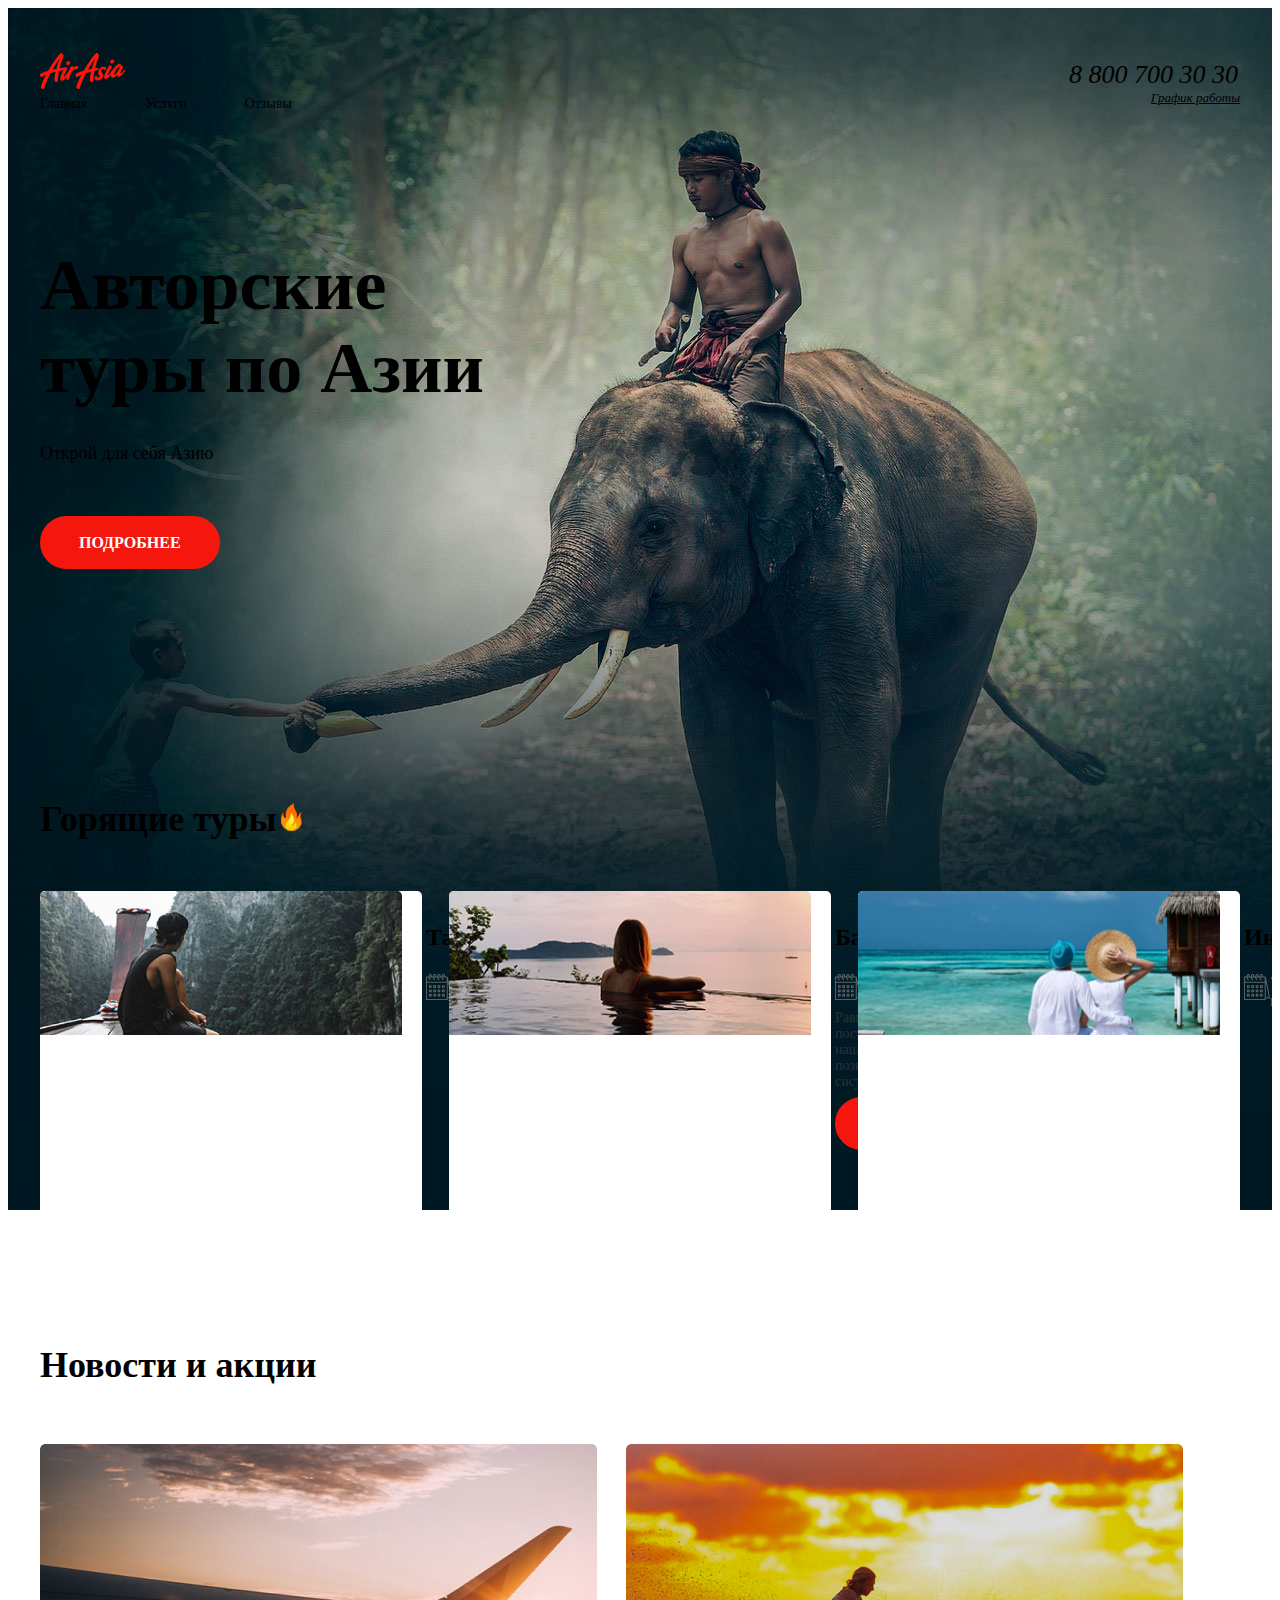
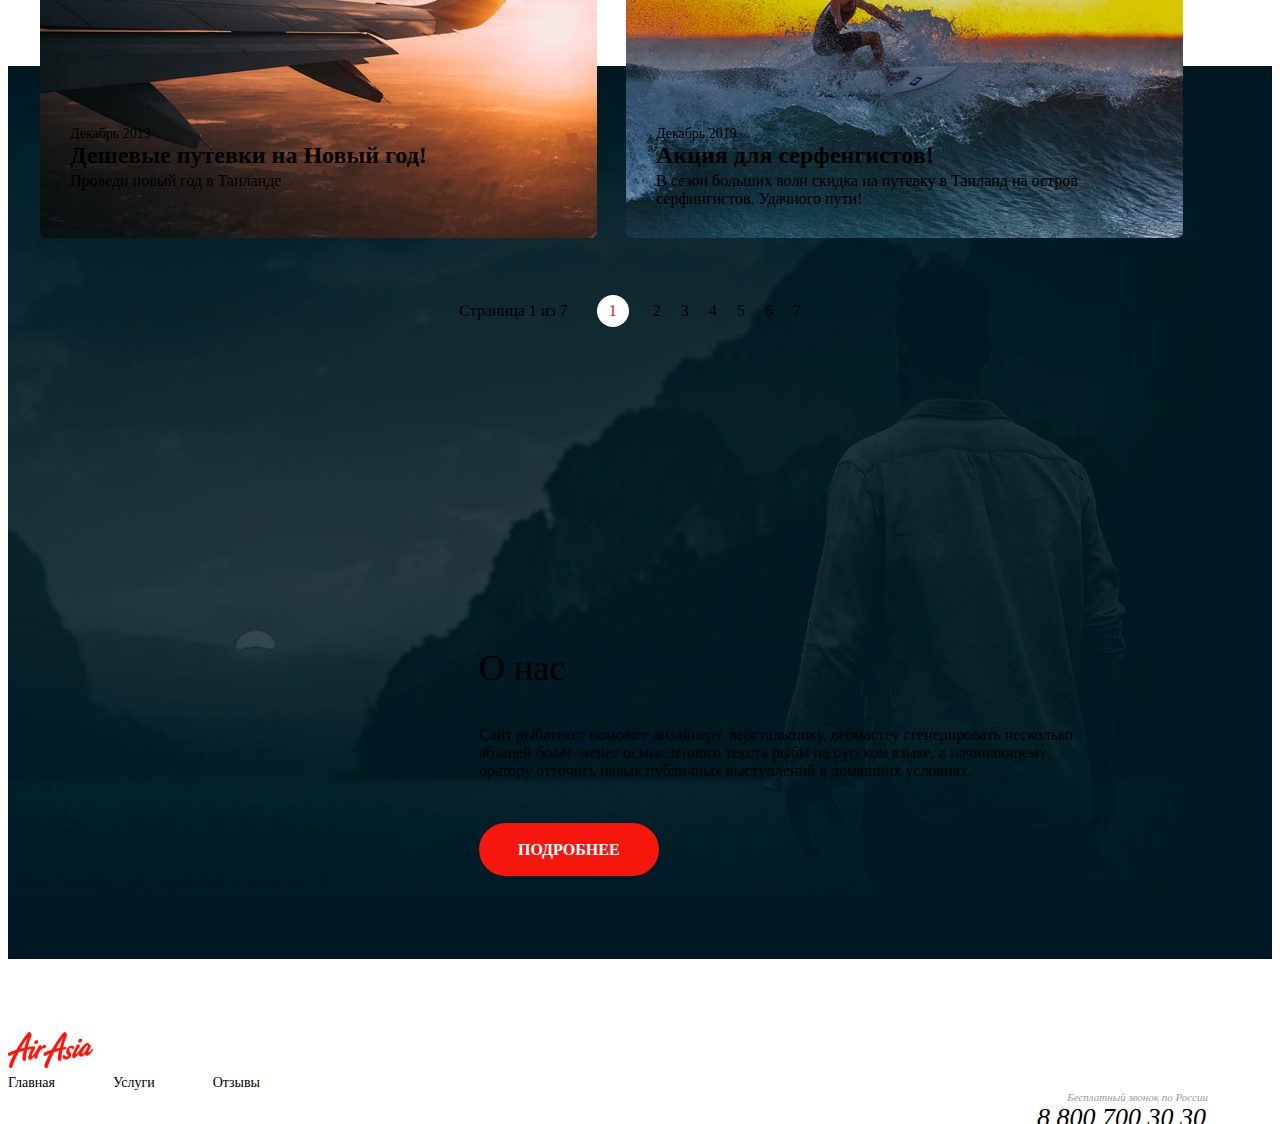
==== service/index.html @ 16030e27 "Add files via upload" ====
<!DOCTYPE html>
<html>

<head>
    <meta charset="UTF-8">
    
    <title>air-asia</title>
    <meta http-equiv="X-UA Compatible" content="ie=edge">
    <meta name="viewport" content="width=device-width, initial-scale=1.0">
    <link href="https://fonts.googleapis.com/css2?family=Open+Sans:wght@400;700&display=swap" rel="stylesheet">
    <link rel="stylesheet" href="./css/main.css">

    <!-- <link rel="stylesheet" href="./css/layout/fonts.css">
    <link rel="stylesheet" href="./css/layout/base.css">
    <link rel="stylesheet" href="./css/layout/normalize.css">
 -->
    <!-- <link rel="stylesheet" href=".css/blocks/about.css">
    <link rel="stylesheet" href=".css/blocks/btn.css">
    <link rel="stylesheet" href=".css/blocks/contacts.css">
    <link rel="stylesheet" href=".css/blocks/footer.css">
    <link rel="stylesheet" href=".css/blocks/header.css">
    <link rel="stylesheet" href=".css/blocks/hero.css">
    <link rel="stylesheet" href=".css/blocks/logo.css">
    <link rel="stylesheet" href=".css/blocks/menu.css">
    <link rel="stylesheet" href=".css/blocks/news.css">
    <link rel="stylesheet" href=".css/blocks/offers.css">
    <link rel="stylesheet" href=".css/blocks/pager.css">
    <link rel="stylesheet" href=".css/blocks/service.css">
    <link rel="stylesheet" href=".css/blocks/socials.css">
    <link rel="stylesheet" href=".css/blocks/tours.css"> -->
    
    
</head>

<body>
    <div class="wrapper main-page-wrapper">
        <div class="wrapper__content">
            <div class="container">
                <section class="hero">
                    <div class="hero__container">
                        <header class="header">
                            <header__col>
                                <a href="/" class="logo">
                                <img src="./images/logo.png" alt="air-asia" class="logo__img">
                                </a>
                                <nav class="menu">
                                    <ul class="menu__list">
                                        <li class="menu__item"><a href="#" class="menu__link">Главная</a></li>
                                        <li class="menu__item menu__item_active"><a href="#" class="menu__link">Услуги</a></li>
                                        <li class="menu__item"><a href="#" class="menu__link">Отзывы</a></li>
                                    </ul>
                                </nav>
                            </header__col>
                            <header__col header__col--align--right>
                                <address class="contacts">
                                <a href="tel:+78007003030" class="contacts__phone">8 800 700 30 30</a>
                                <div class="contacts__dropdown-title">График работы</div>
                                </address>
                            </header__col>
                        </header>

                    <div class="hero__content">
                        <div class="hero__text-section">
                        <h1 class="hero__title">Авторские туры по Азии</h1>
                        <h4 class="hero__subtitle">Открой для себя Азию</h4>
                        <a href="#" class="btn btn--color--red">Подробнее</a>
                    </div>
                </section>
                
            

                <section class="tours">
                    <div class="container">
                    <h2 class="tours__title">Горящие туры</h2>
                    <img src="./images/flame.png" alt="" class="tours__icon icon">
                    <ul class="offers">
                        <li class="offers__item">
                            <div class="offers__header">
                                <img src="./images/tai.png" alt="" class="offers__header-img">
                            </div>
                            <div class="offers__content">
                                <h3 class="offers__title">Таиланд </h3>
                                <ul class="offers__service service">
                                    <li class="service__item">
                                        <div class="service__info">
                                            <img src="./images/calendar.png" alt="" class="service__icon icon">
                                            <div class="service__days">7-12 ночей</div>
                                        </div>
                                    </li>
                                    <li class="service__item">
                                        <div class="service__info">
                                            <img src="./images/meal.png" alt="" class="service__icon icon">
                                            <div class="service__meal">Завтраки</div>
                                        </div>
                                    </li>
                                    <li class="offers__desc">
                                        Равным образом постоянное обеспечение нашей деятельности позволяет оценить
                                        значение
                                        систем массового
                                        участия
                                    </li>

                                    <li class="offers__btn-wrapper">
                                        <a href="#" class="btn btn--color--white">Смотреть</a>
                                    </li>
                                </ul>    
                            </div>
                        </li>
                        <li class="offers__item">
                            <div class="offers__header">
                                <img src="./images/bali.png" alt="" class="offers__header-img">
                            </div>
                            <div class="offers__content">
                                <h3 class="offers__title">Бали </h3>
                                <ul class="offers__service service">
                                    <li class="service__item">
                                        <div class="service__info">
                                            <img src="./images/calendar.png" alt="" class="service__icon icon">
                                            <div class="service__days">7-12 ночей</div>
                                        </div>
                                    </li>
                                    <li class="service__item">
                                        <div class="service__info">
                                            <img src="./images/meal.png" alt="" class="service__icon icon">
                                            <div class="service__meal">Завтраки</div>
                                        </div>
                                    </li>
                                </ul>
                                <div class="offers__desc">
                                        Равным образом постоянное обеспечение нашей деятельности позволяет оценить
                                        значение
                                        систем массового
                                        участия
                                </div>

                                <div class="offers__btn-wrapper">
                                        <a href="#" class="btn btn--color--red">Смотреть</a>
                                </div>
                            </div>
                        </li>
                        <li class="offers__item">
                            <div class="offers__header">
                                <img src="./images/indon.png" alt="" class="offers__header-img">
                            </div>
                            <div class="offers__content">
                                <h3 class="offers__title">Индонезия </h3>
                                <ul class="offers__service service">
                                    <li class="service__item">
                                        <div class="service__info">
                                            <img src="./images/calendar.png" alt="" class="service__icon icon">
                                            <div class="service__days">7-12 ночей</div>
                                        </div>
                                    </li>
                                    <li class="service__item">
                                        <div class="service__info">
                                            <img src="./images/meal.png" alt="" class="service__icon icon">
                                            <div class="service__meal">Завтраки</div>
                                        </div>
                                    </li>
                                    <div class="offers__desc">
                                        Равным образом постоянное обеспечение нашей деятельности позволяет оценить
                                        значение
                                        систем массового
                                        участия
                                    </div>

                                    <div class="offers__btn-wrapper">
                                        <a href="#" class="btn btn--color--white">Смотреть</a>
                                    </div>
                            </div>
                        </li>

                    </ul>

                </div>
            </section>
            <section class="news">
                <h2 class="news__title-news">Новости и акции</h2>
                    <ul class="news__list">
                        <li class="news__item">
                            <img src="./images/cheap.png" alt="Дешевые путевки на Новый год!" class="news__cover">
                            <div class="news__text-content">
                                <time class="news__date">Декабрь 2019</time>
                                <div class="news__title">Дешевые путевки на Новый год!</div>
                                <div class="news__desc">Проведи новый год в Таиланде</div>
                            </div>
                        </li>
                        <li class="news__item">
                            <img src="./images/surfer.png" alt="Акция для серфенгистов!" class="news__cover">
                            <div class="news__text-content">
                                <time class="news__date">Декабрь 2019</time>
                                <div class="news__title">Акция для серфенгистов!</div>
                                <div class="news__desc">В сезон больших волн скидка на путевку в Таиланд на остров
                                    серфингистов.
                                    Удачного пути!</div>
                            </div>
                        </li>
                    </ul>
                
            </section>
            <div class="pager">
                <div class="pager__display">Страница 1 из 7</div>
                <ul class="pager__list">
                    <li class="pager__item pager__item--active"><a href="#" class="pager__link">1</a></li>
                    <li class="pager__item"><a href="#" class="pager__link" style="line-height: 32px;">2</a></li>
                    <li class="pager__item"><a href="#" class="pager__link" style="line-height: 32px;">3</a></li>
                    <li class="pager__item"><a href="#" class="pager__link" style="line-height: 32px;">4</a></li>
                    <li class="pager__item"><a href="#" class="pager__link" style="line-height: 32px;">5</a></li>
                    <li class="pager__item"><a href="#" class="pager__link" style="line-height: 32px;">6</a></li>
                    <li class="pager__item"><a href="#" class="pager__link" style="line-height: 32px;">7</a></li>
                    <a href="" alt="" class=""></a>
                </ul>
            </div>
        
    
    
            <section class="about">
                <div class="about__desc">
                    <h2 class="about__title">О нас</h2>
                    <div class="about__desc-text">
                        <p>Сайт рыбатекст поможет дизайнеру, верстальщику, вебмастеу сгенерировать несколько абзацей
                            более-менее осмысленного текста рыбы на русском языке, а начинающему оратору отточить навык
                            публичных выступлений в домашних условиях.
                        </p>
                    </div>
                    <a href="#" class="btn btn--color--red">Подробнее</a>
                </div>
            </section>
        
        
         </div>   
            <footer class="footer">
                <a href="/" class="logo">
                <img src="./images/logo.png" alt="air-asia" class="logo__img">
                </a>
                <nav class="menu">
                    <ul class="menu__list">
                        <li class="menu__item"><a href="#" class="menu__link">Главная</a></li>
                        <li class="menu__item menu__item_active"><a href="#" class="menu__link">Услуги</a></li>
                        <li class="menu__item"><a href="#" class="menu__link">Отзывы</a></li>
                    </ul>
                </nav>
                <ul class="socials">
                    <li class="socials__item socials__item--icon--tg">
                    <a href="" class="socials__link"></a>
                    </li>
                    <li class="socials__item socials__item--icon--vk">
                    <a href="" class="socials__link"></a>
                    </li>
                    <li class="socials__item socials__item--icon--fb">
                    <a href="" class="socials__link"></a>
                    </li>
                    <li class="socials__item socials__item--icon--inst">
                    <a href="" class="socials__link"></a>
                    </li>
                </ul>
                <address class="contacts">
                    <div class="contacts__desc">Бесплатный звонок по России</div>
                    <a href="tel:+78007003030" class="contacts__phone">8 800 700 30 30</a>
                    
                </address>
            </footer>
        
    
        </div>
</body>

</html>
---- service/css/main.css ----
@import url('./layout/base.css');
@import url('./layout/normalize.css');
@import url('./blocks/about.css');
@import url('./blocks/btn.css');
@import url('./blocks/contacts.css');
@import url('./blocks/footer.css');
@import url('./blocks/header.css');
@import url('./blocks/hero.css');
@import url('./blocks/logo.css');
@import url('./blocks/menu.css');
@import url('./blocks/news.css');
@import url('./blocks/offers.css');
@import url('./blocks/pager.css');
@import url('./blocks/service.css');
@import url('./blocks/socials.css');
@import url('./blocks/tours.css');
---- service/css/layout/base.css ----
html, body {
    height: 100%;
}
.body {
    font-family: "Open Sans", Helvetica, sans-serif;
    color: #fff;
    font-size: 16px;
    line-height: 1.42;
    background: #001821;
    -webkit-font-smoothing: antialiased;
    -moz-osx-font-smoothing: greyscale;
    margin: 0;
}
.wrapper {
    overflow: hidden;
    min-width: 1200px;
    min-height: 100%;
    display: flex;
    flex-direction: column;

}
.wrapper__content {
    flex: 1;
}
a {
    color: inherit;
}
ul {
    padding: 0;
    margin: 0;
}

ul li {
    list-style: none;
}

h1, h2, h3, h4, h5, h6 {
    margin: 0;
    font-weight: normal;
}
* {
    box-sizing: border-box;
}
.main-page-wrapper {
    background: url("../../images/fon1.png") center top no-repeat, url("../../images/fon2.png") right bottom 165px no-repeat;

}
.container {
    margin: 0 auto;
    width: 1200px;
}
p {
    margin-top: 0;
}
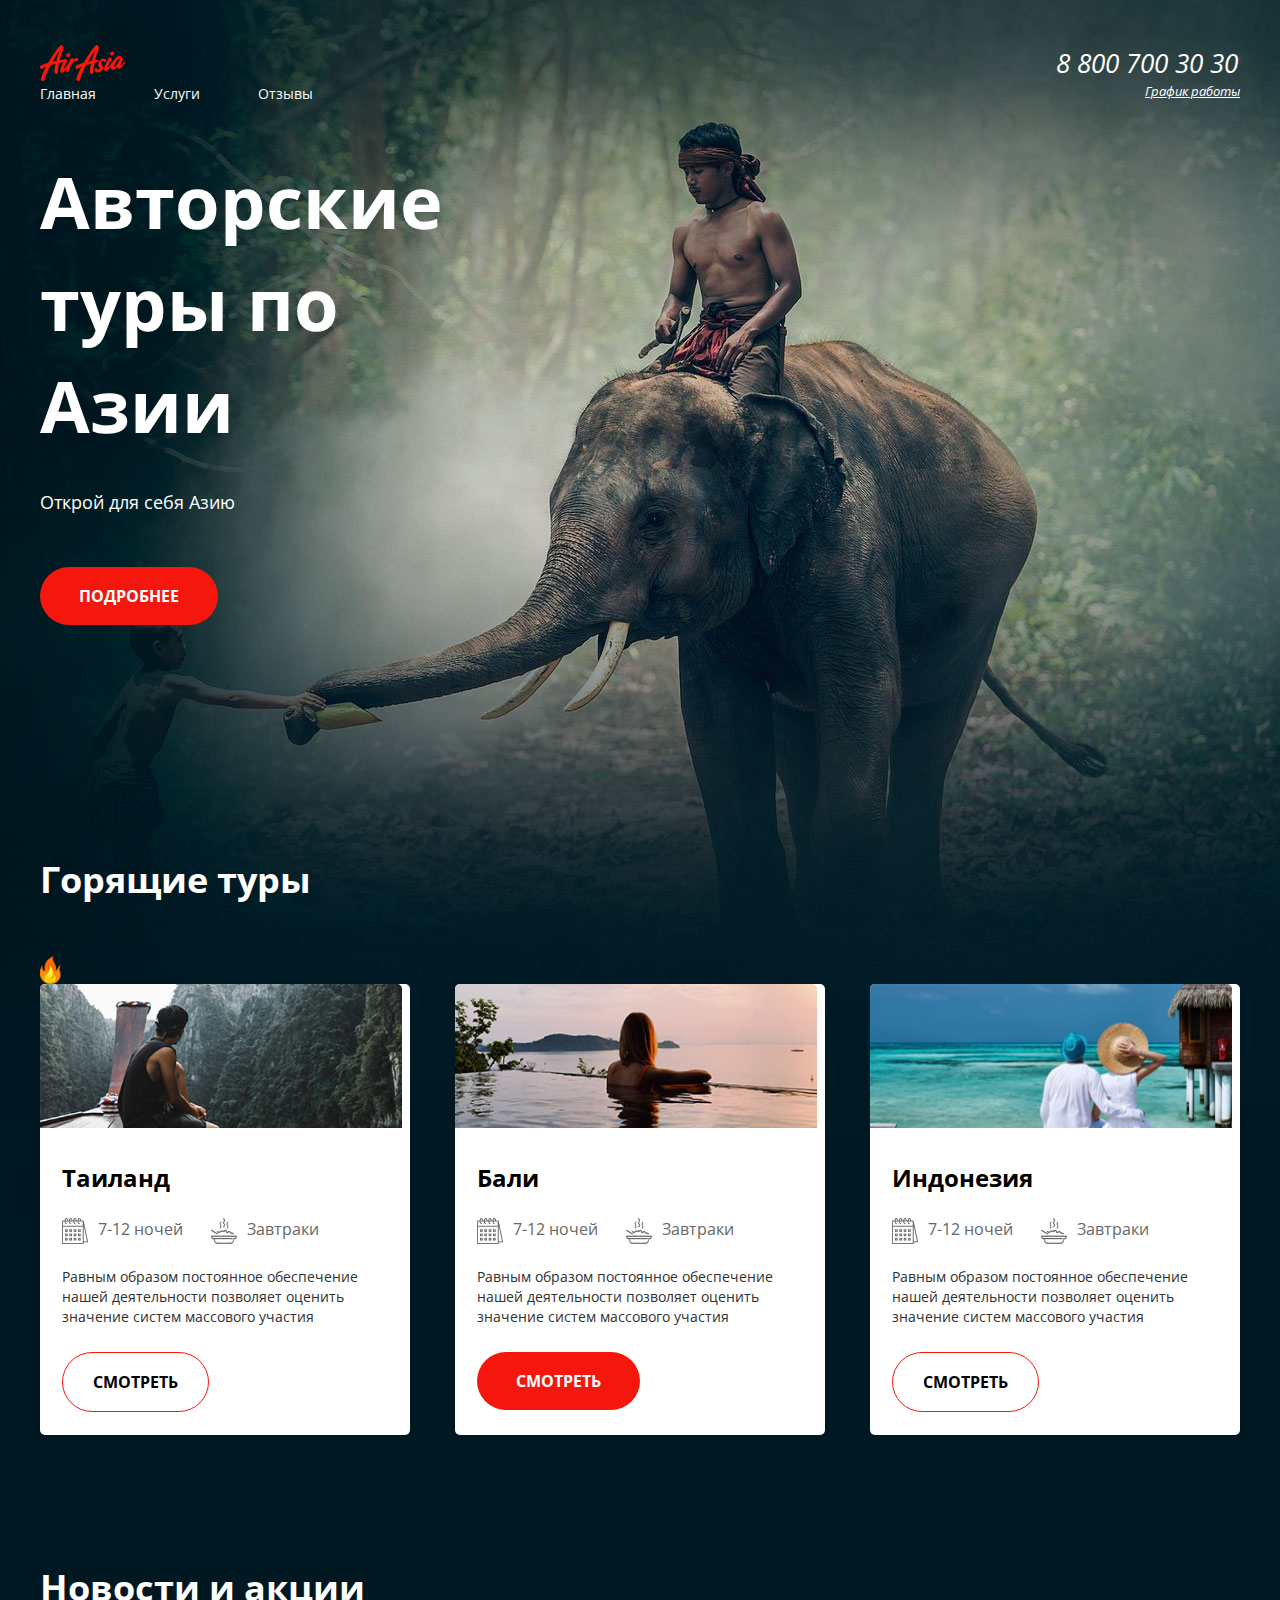
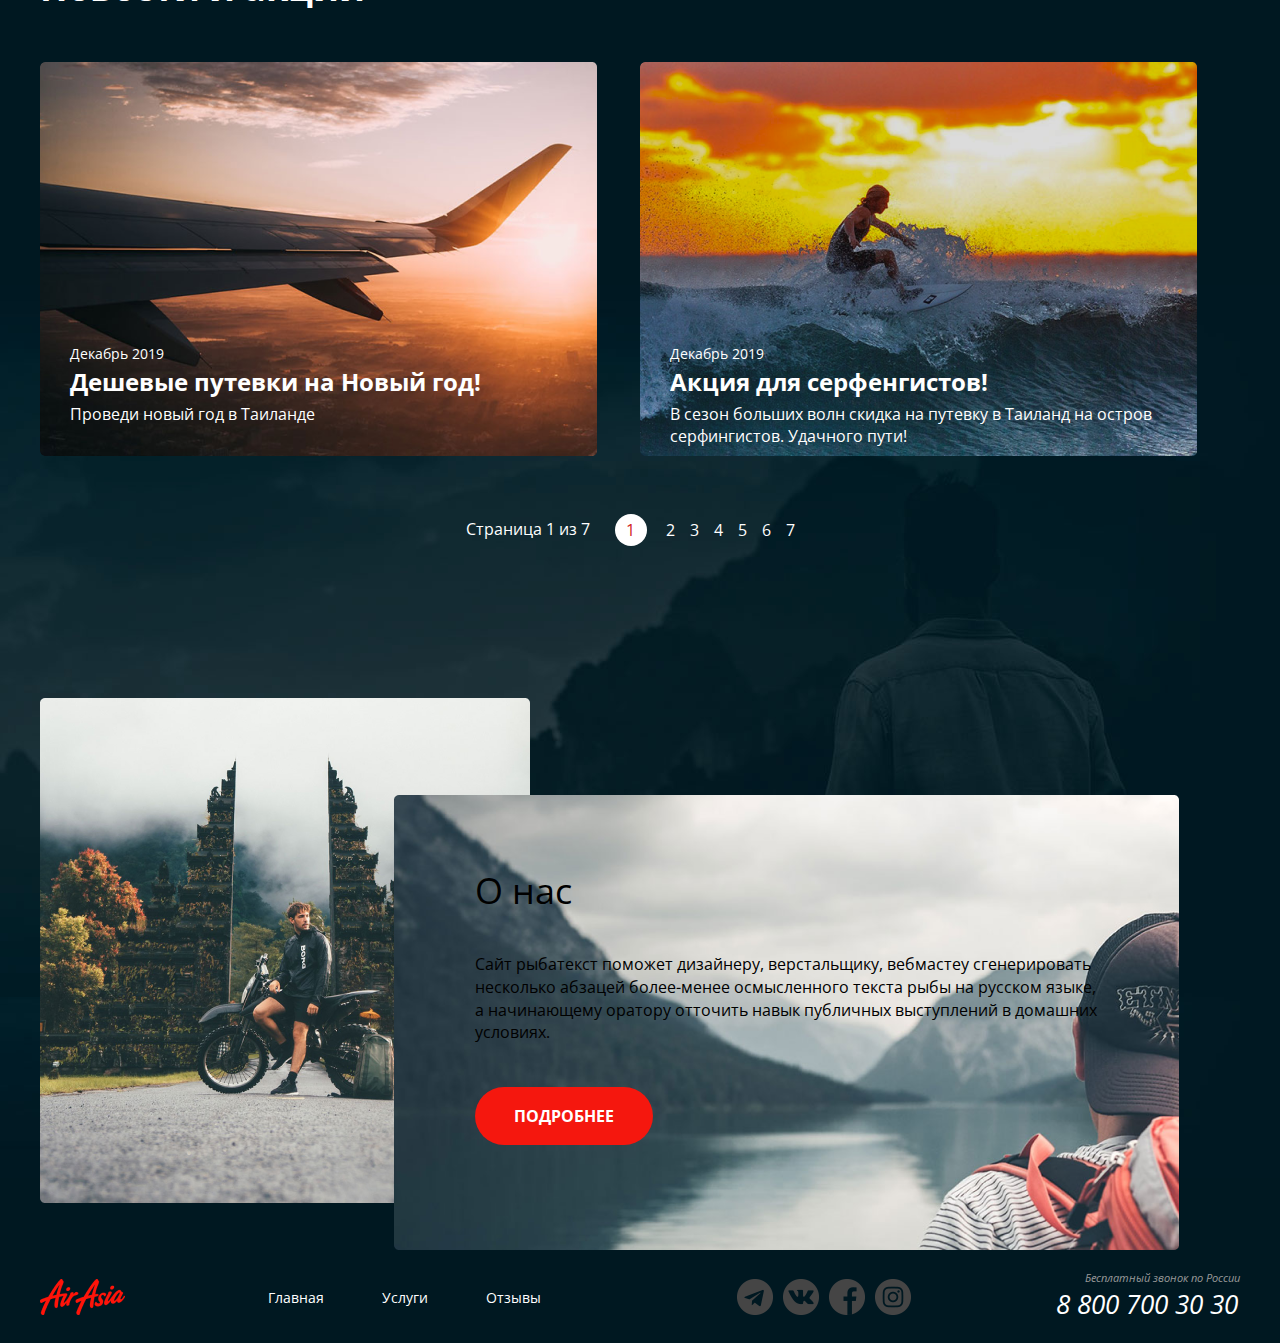
==== commit 293aa909: "Add files via upload" ====
--- a/service/index.html
+++ b/service/index.html
@@ -10,26 +10,6 @@
     <link href="https://fonts.googleapis.com/css2?family=Open+Sans:wght@400;700&display=swap" rel="stylesheet">
     <link rel="stylesheet" href="./css/main.css">
 
-    <!-- <link rel="stylesheet" href="./css/layout/fonts.css">
-    <link rel="stylesheet" href="./css/layout/base.css">
-    <link rel="stylesheet" href="./css/layout/normalize.css">
- -->
-    <!-- <link rel="stylesheet" href=".css/blocks/about.css">
-    <link rel="stylesheet" href=".css/blocks/btn.css">
-    <link rel="stylesheet" href=".css/blocks/contacts.css">
-    <link rel="stylesheet" href=".css/blocks/footer.css">
-    <link rel="stylesheet" href=".css/blocks/header.css">
-    <link rel="stylesheet" href=".css/blocks/hero.css">
-    <link rel="stylesheet" href=".css/blocks/logo.css">
-    <link rel="stylesheet" href=".css/blocks/menu.css">
-    <link rel="stylesheet" href=".css/blocks/news.css">
-    <link rel="stylesheet" href=".css/blocks/offers.css">
-    <link rel="stylesheet" href=".css/blocks/pager.css">
-    <link rel="stylesheet" href=".css/blocks/service.css">
-    <link rel="stylesheet" href=".css/blocks/socials.css">
-    <link rel="stylesheet" href=".css/blocks/tours.css"> -->
-    
-    
 </head>
 
 <body>
@@ -177,7 +157,7 @@
             <section class="news">
                 <h2 class="news__title-news">Новости и акции</h2>
                     <ul class="news__list">
-                        <li class="news__item">
+                        <li class="news__item single-news">
                             <img src="./images/cheap.png" alt="Дешевые путевки на Новый год!" class="news__cover">
                             <div class="news__text-content">
                                 <time class="news__date">Декабрь 2019</time>
@@ -185,7 +165,7 @@
                                 <div class="news__desc">Проведи новый год в Таиланде</div>
                             </div>
                         </li>
-                        <li class="news__item">
+                        <li class="news__item single-news">
                             <img src="./images/surfer.png" alt="Акция для серфенгистов!" class="news__cover">
                             <div class="news__text-content">
                                 <time class="news__date">Декабрь 2019</time>
@@ -228,7 +208,7 @@
             </section>
         
         
-         </div>   
+           
             <footer class="footer">
                 <a href="/" class="logo">
                 <img src="./images/logo.png" alt="air-asia" class="logo__img">
@@ -260,7 +240,7 @@
                     
                 </address>
             </footer>
-        
+            </div>
     
         </div>
 </body>
--- a/service/css/main.css
+++ b/service/css/main.css
@@ -14,3 +14,4 @@
 @import url('./blocks/service.css');
 @import url('./blocks/socials.css');
 @import url('./blocks/tours.css');
+@import url('./blocks/top-line.css');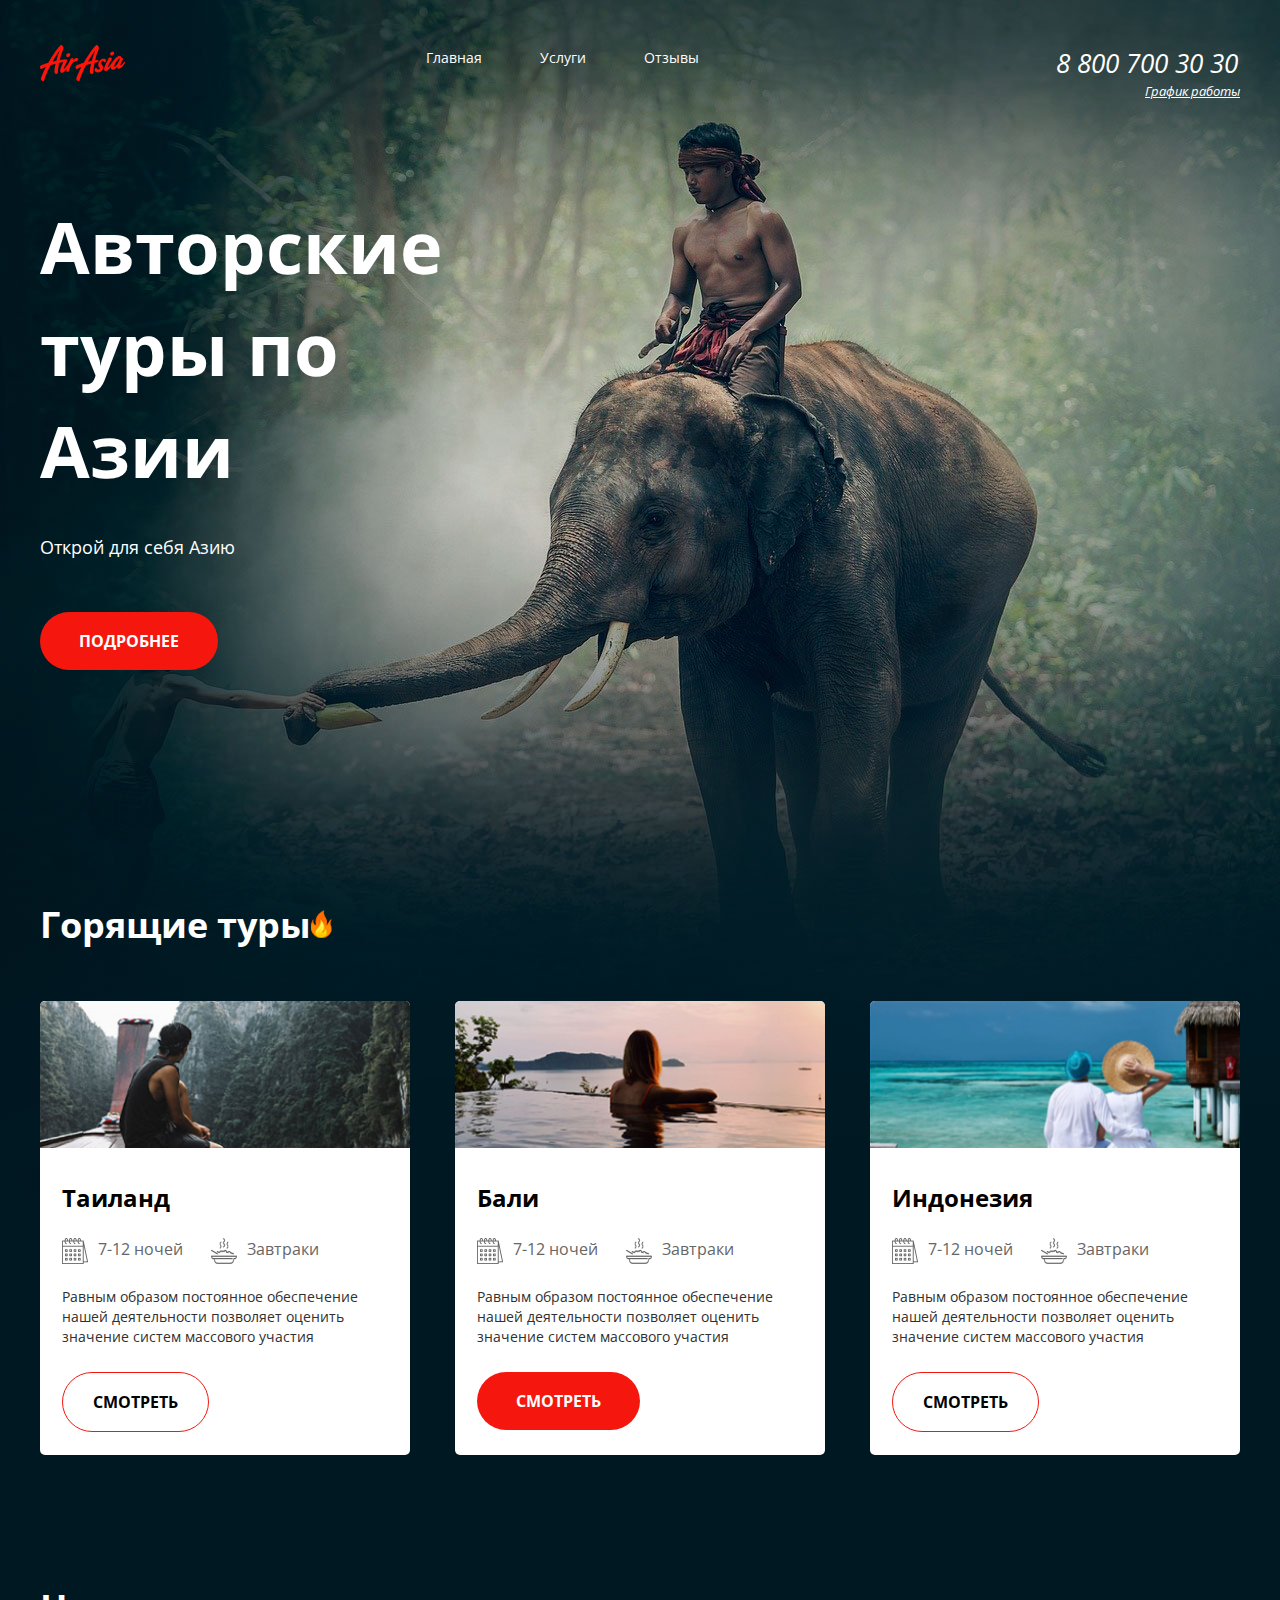
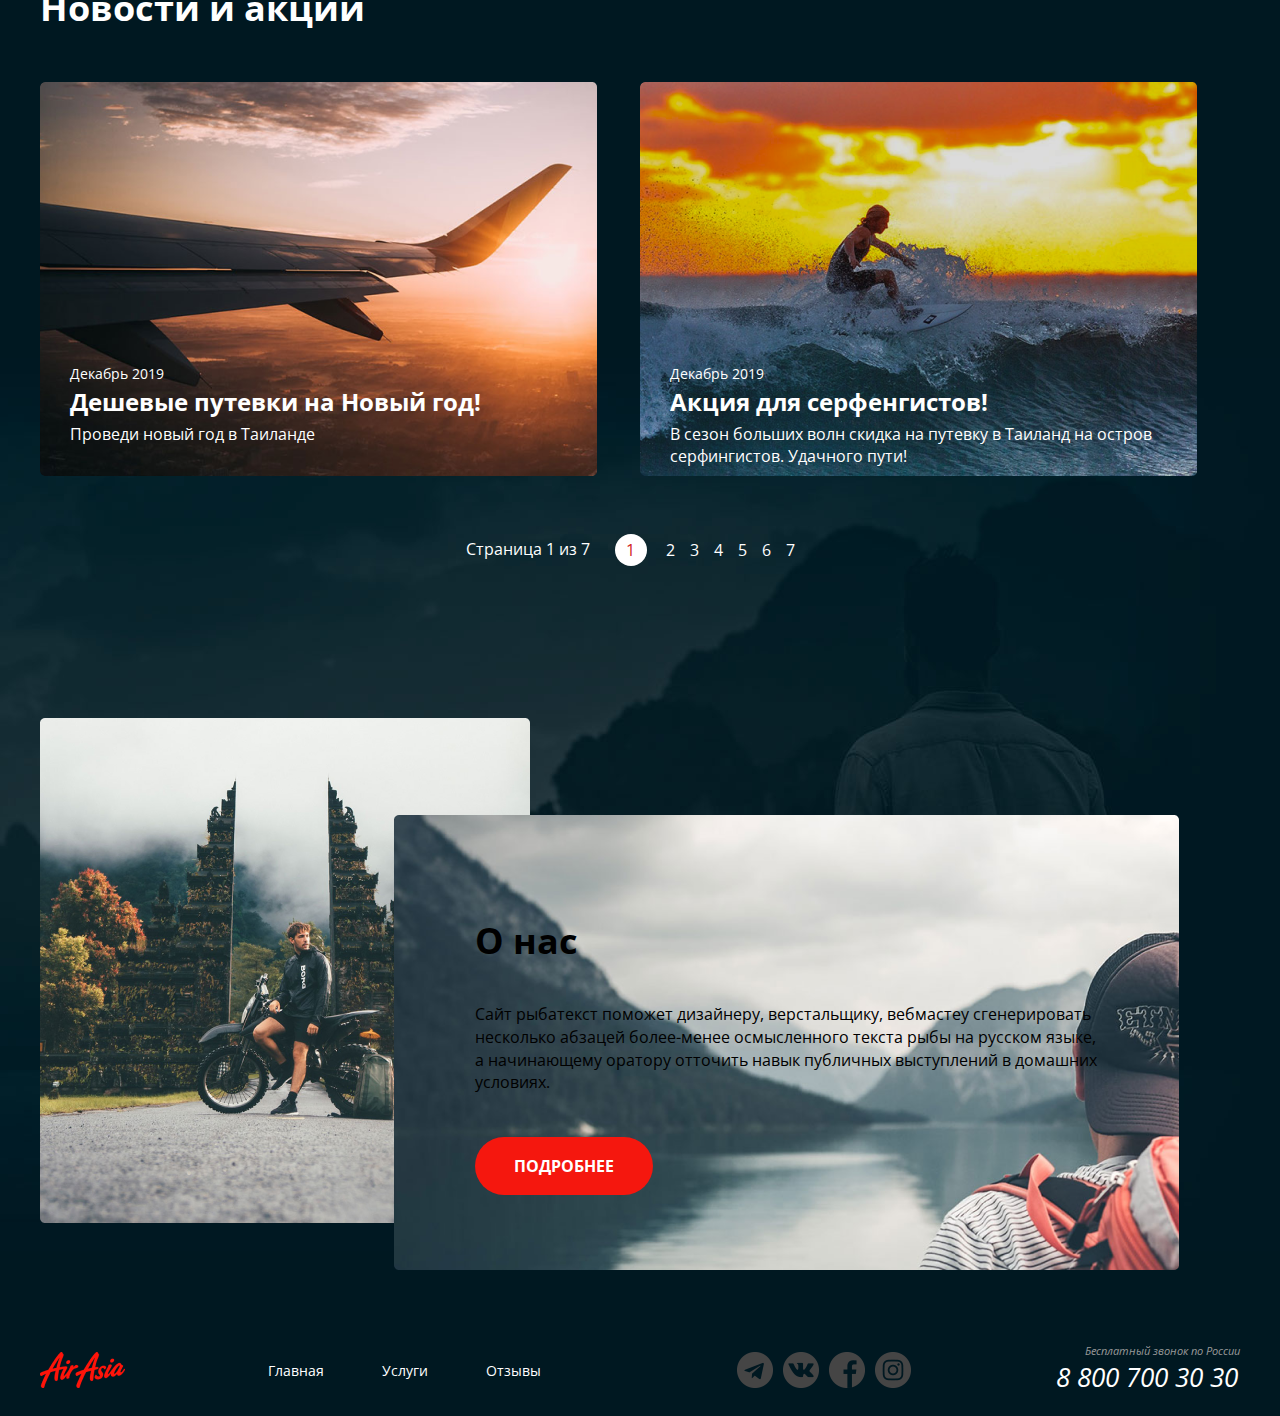
==== commit 87d7ce7b: "Add files via upload" ====
--- a/service/index.html
+++ b/service/index.html
@@ -19,7 +19,7 @@
                 <section class="hero">
                     <div class="hero__container">
                         <header class="header">
-                            <header__col>
+                            
                                 <a href="/" class="logo">
                                 <img src="./images/logo.png" alt="air-asia" class="logo__img">
                                 </a>
@@ -30,13 +30,13 @@
                                         <li class="menu__item"><a href="#" class="menu__link">Отзывы</a></li>
                                     </ul>
                                 </nav>
-                            </header__col>
-                            <header__col header__col--align--right>
+                            
+                            <header__col--align--right>
                                 <address class="contacts">
                                 <a href="tel:+78007003030" class="contacts__phone">8 800 700 30 30</a>
                                 <div class="contacts__dropdown-title">График работы</div>
                                 </address>
-                            </header__col>
+                            </header__col--align--right>
                         </header>
 
                     <div class="hero__content">
@@ -51,8 +51,9 @@
 
                 <section class="tours">
                     <div class="container">
+                    <div class="tours__title-icon">
                     <h2 class="tours__title">Горящие туры</h2>
-                    <img src="./images/flame.png" alt="" class="tours__icon icon">
+                    <img src="./images/flame.png" alt="" class="tours__icon icon"></div>
                     <ul class="offers">
                         <li class="offers__item">
                             <div class="offers__header">
@@ -196,7 +197,7 @@
     
             <section class="about">
                 <div class="about__desc">
-                    <h2 class="about__title">О нас</h2>
+                    <div class="about__title-bold"><h2 class="about__title">О нас</h2></div>
                     <div class="about__desc-text">
                         <p>Сайт рыбатекст поможет дизайнеру, верстальщику, вебмастеу сгенерировать несколько абзацей
                             более-менее осмысленного текста рыбы на русском языке, а начинающему оратору отточить навык
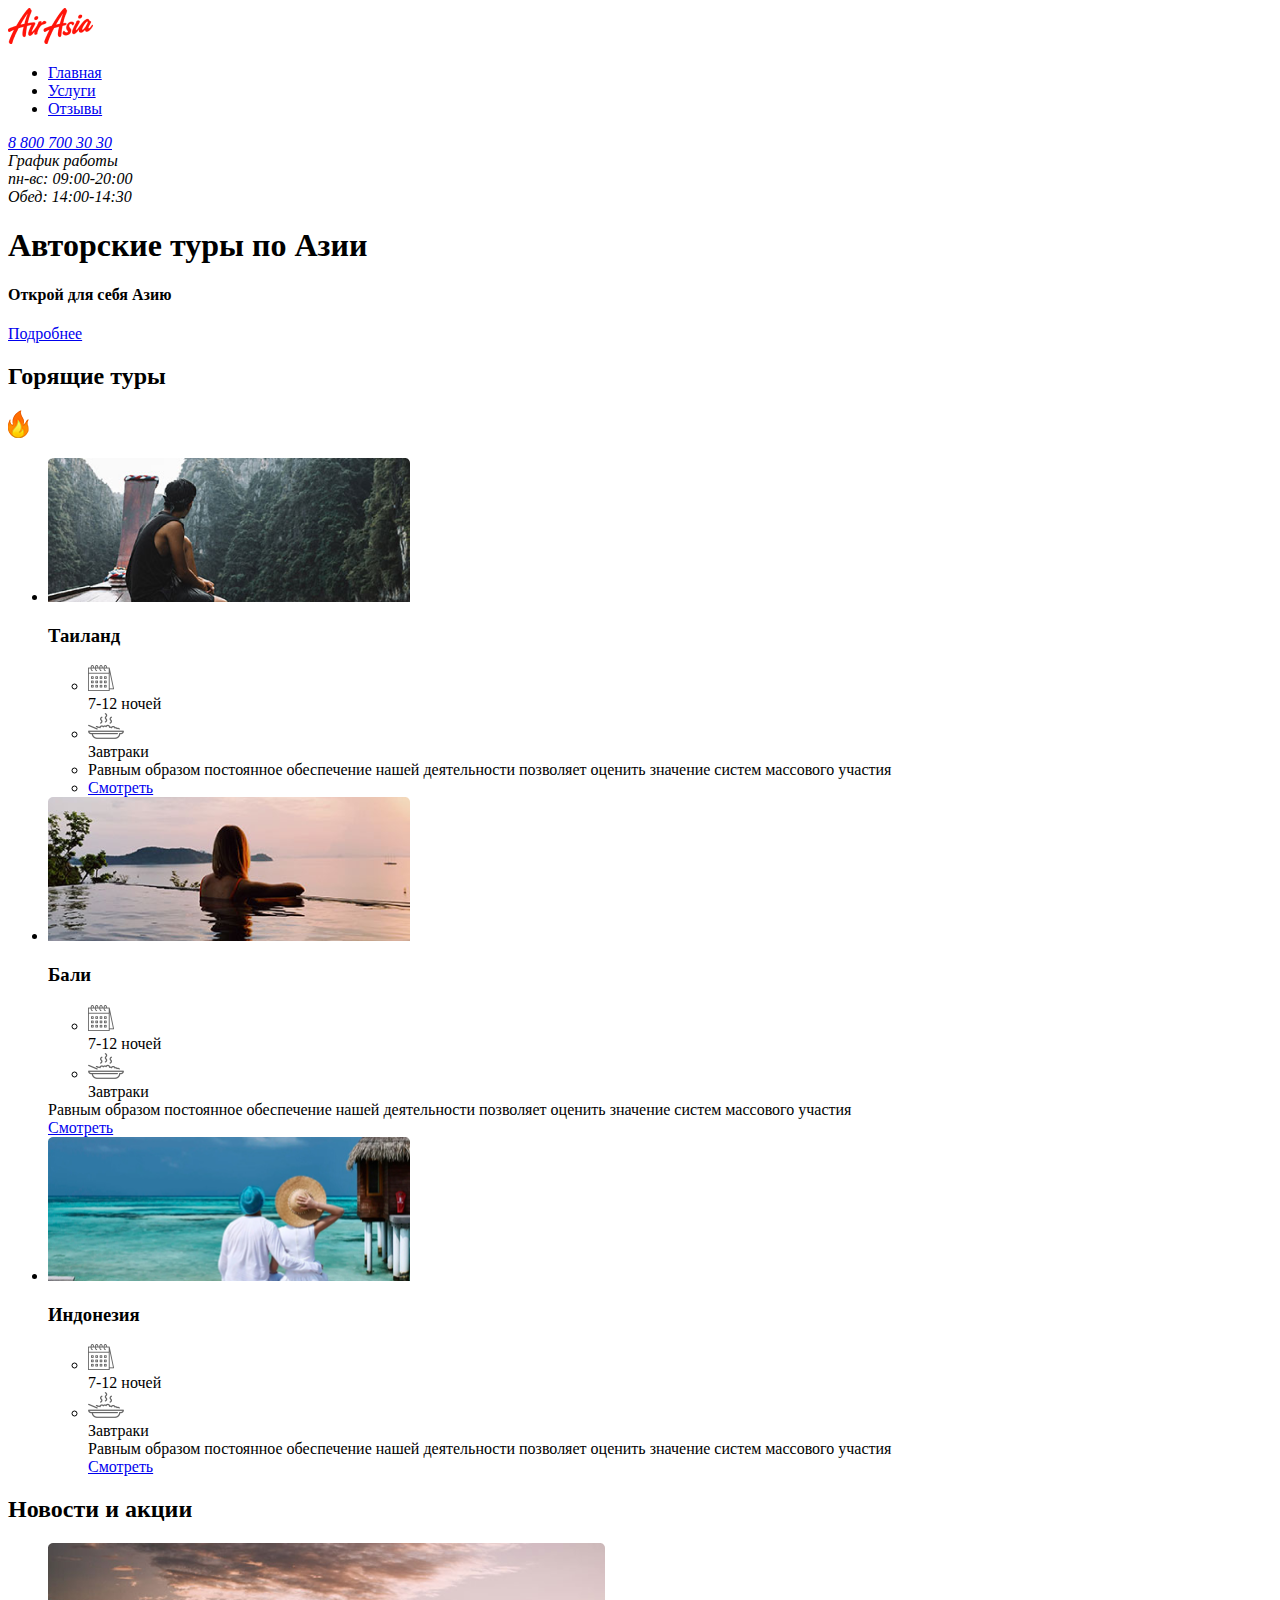
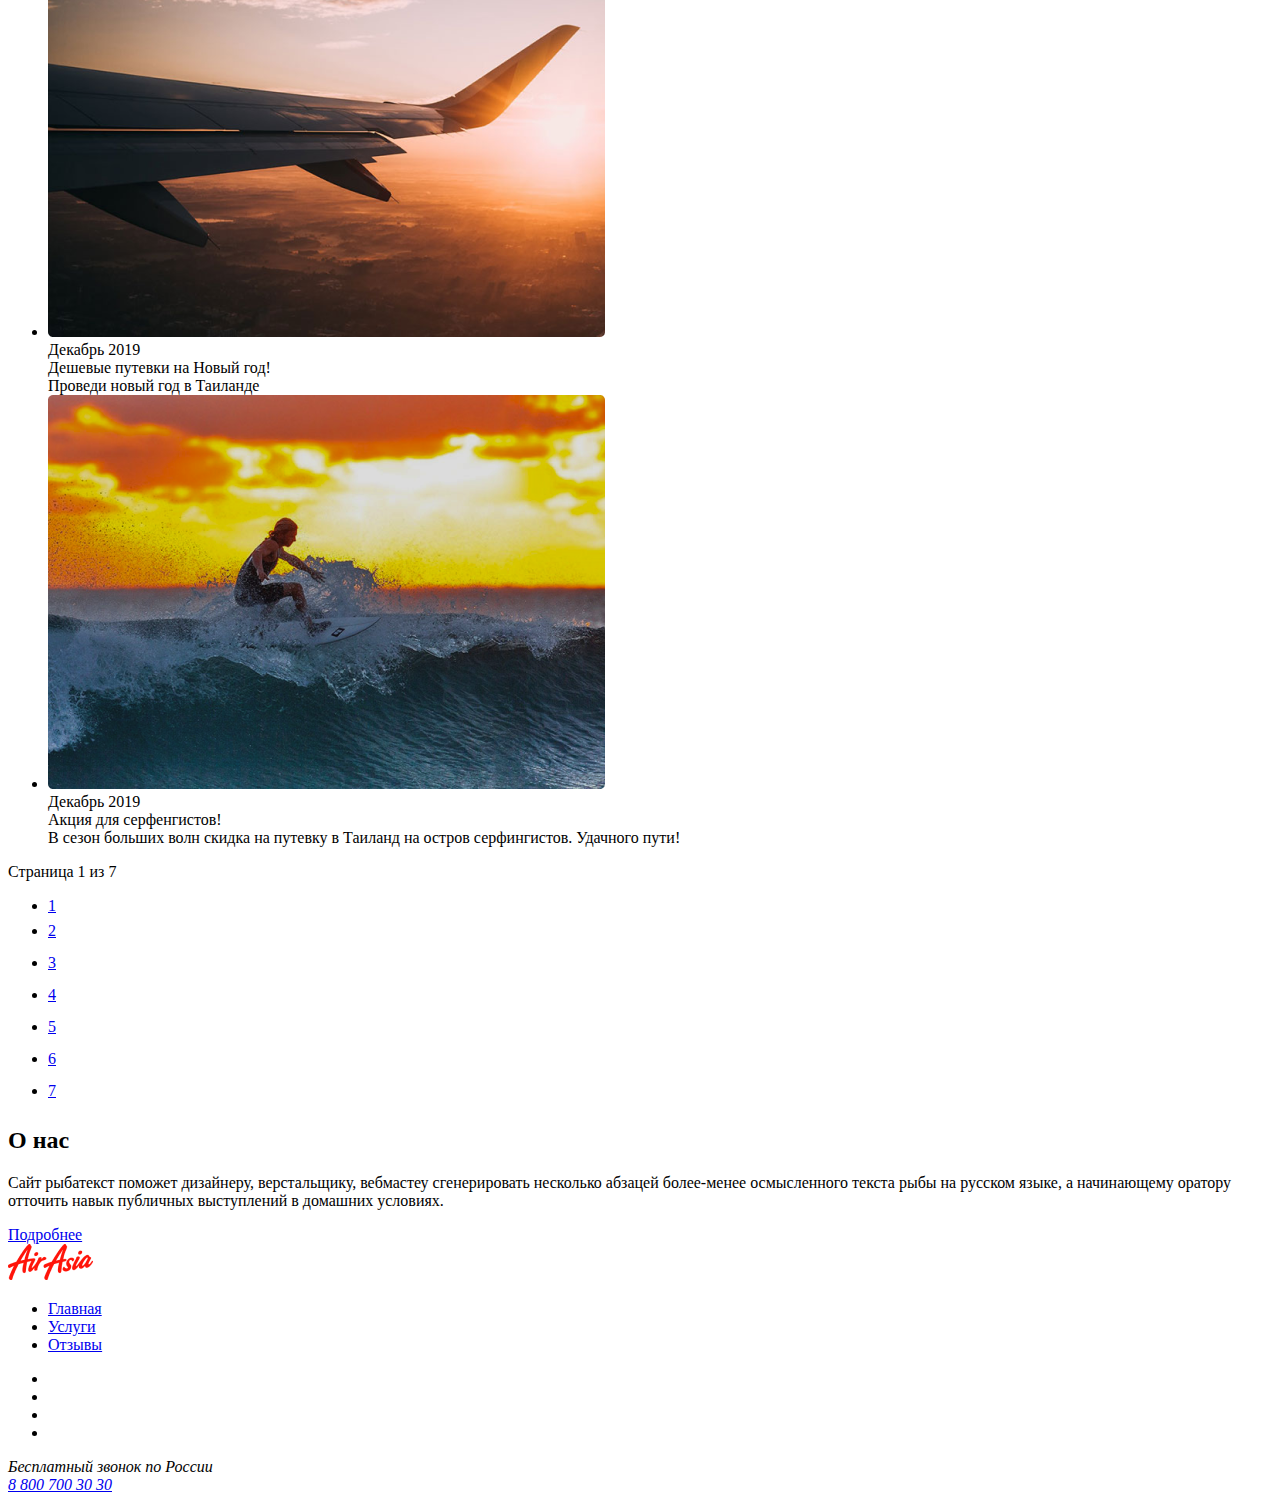
==== commit 779d7f2d: "Add files via upload" ====
--- a/service/index.html
+++ b/service/index.html
@@ -26,16 +26,24 @@
                                 <nav class="menu">
                                     <ul class="menu__list">
                                         <li class="menu__item"><a href="#" class="menu__link">Главная</a></li>
-                                        <li class="menu__item menu__item_active"><a href="#" class="menu__link">Услуги</a></li>
-                                        <li class="menu__item"><a href="#" class="menu__link">Отзывы</a></li>
+                                        <li class="menu__item menu__item_active"><a href="./service.html" class="menu__link">Услуги</a></li>
+                                        <li class="menu__item"><a href="./reviews.html" class="menu__link">Отзывы</a></li>
                                     </ul>
                                 </nav>
                             
                             <header__col--align--right>
                                 <address class="contacts">
                                 <a href="tel:+78007003030" class="contacts__phone">8 800 700 30 30</a>
-                                <div class="contacts__dropdown-title">График работы</div>
-                                </address>
+                                <div class="contacts__schedule-wrap">
+                                    <a class="contacts__schedule">График работы</a>
+                                    <div class="contacts__menu dropdown">
+                                        <div class="dropdown__days">пн-вс: 09:00-20:00</div>
+                                        <div class="dropdown__time">Обед: 14:00-14:30</div>
+                                    </div>
+
+
+                                </div>
+                            </address>
                             </header__col--align--right>
                         </header>
 
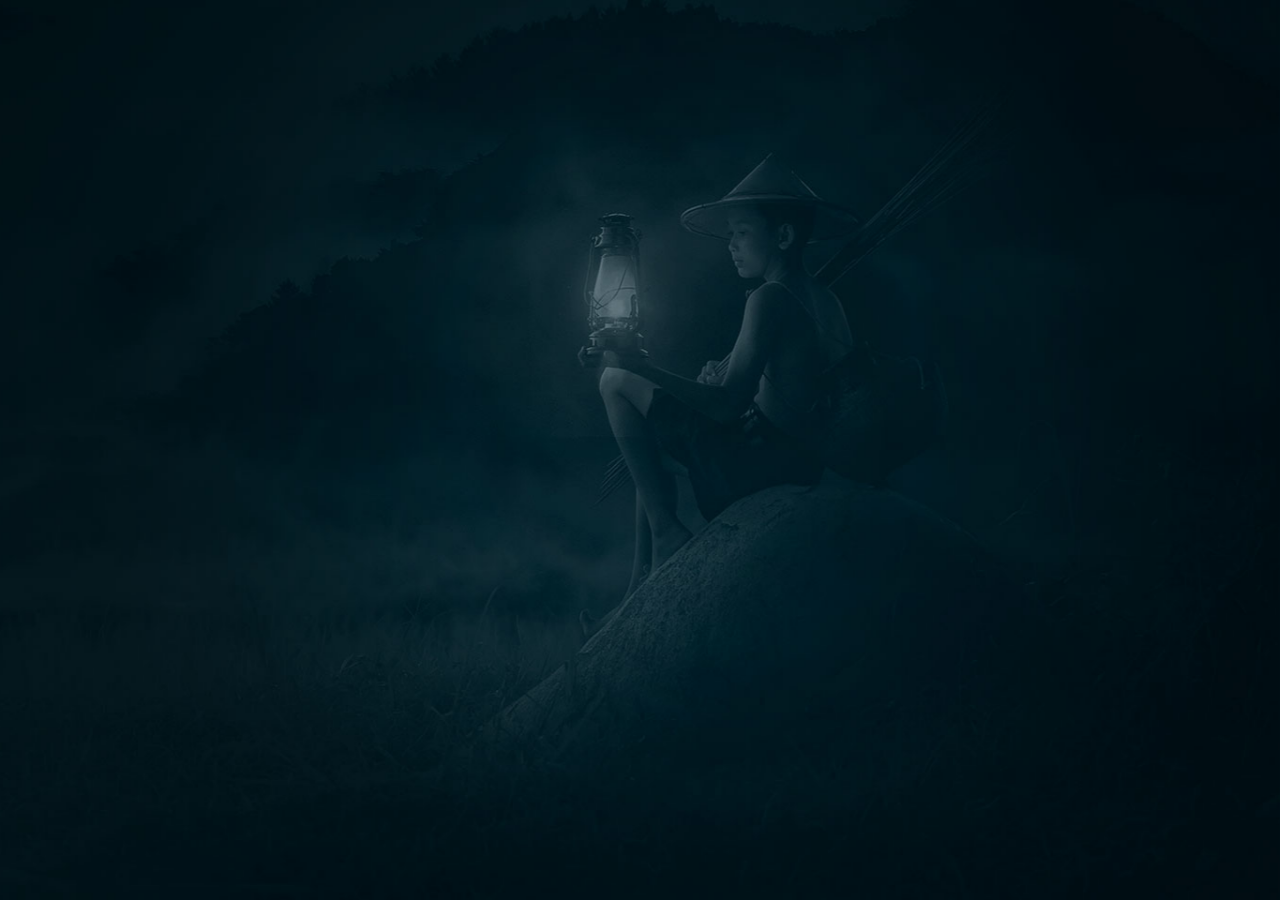
==== commit 0958dfc6: "Add files via upload" ====
--- a/service/index.html
+++ b/service/index.html
@@ -4,254 +4,27 @@
 <head>
     <meta charset="UTF-8">
     
-    <title>air-asia</title>
+    <title>air-asia|Welcome page</title>
     <meta http-equiv="X-UA Compatible" content="ie=edge">
     <meta name="viewport" content="width=device-width, initial-scale=1.0">
     <link href="https://fonts.googleapis.com/css2?family=Open+Sans:wght@400;700&display=swap" rel="stylesheet">
     <link rel="stylesheet" href="./css/main.css">
 
+      
+    
 </head>
 
 <body>
-    <div class="wrapper main-page-wrapper">
-        <div class="wrapper__content">
-            <div class="container">
-                <section class="hero">
-                    <div class="hero__container">
-                        <header class="header">
-                            
-                                <a href="/" class="logo">
-                                <img src="./images/logo.png" alt="air-asia" class="logo__img">
-                                </a>
-                                <nav class="menu">
-                                    <ul class="menu__list">
-                                        <li class="menu__item"><a href="#" class="menu__link">Главная</a></li>
-                                        <li class="menu__item menu__item_active"><a href="./service.html" class="menu__link">Услуги</a></li>
-                                        <li class="menu__item"><a href="./reviews.html" class="menu__link">Отзывы</a></li>
-                                    </ul>
-                                </nav>
-                            
-                            <header__col--align--right>
-                                <address class="contacts">
-                                <a href="tel:+78007003030" class="contacts__phone">8 800 700 30 30</a>
-                                <div class="contacts__schedule-wrap">
-                                    <a class="contacts__schedule">График работы</a>
-                                    <div class="contacts__menu dropdown">
-                                        <div class="dropdown__days">пн-вс: 09:00-20:00</div>
-                                        <div class="dropdown__time">Обед: 14:00-14:30</div>
-                                    </div>
+    <div class="welcome">
+        <div class="welcome__container">
+            <div class="central central--asia">
+                <img src="./images/logo1.png" alt="asia logo" class="central__logo">
+                <h4 class="central__title">Открой для себя Азию</h4>
+                <a href="./main.html" class="btn btn--color--red">Войти</a>
 
-
-                                </div>
-                            </address>
-                            </header__col--align--right>
-                        </header>
-
-                    <div class="hero__content">
-                        <div class="hero__text-section">
-                        <h1 class="hero__title">Авторские туры по Азии</h1>
-                        <h4 class="hero__subtitle">Открой для себя Азию</h4>
-                        <a href="#" class="btn btn--color--red">Подробнее</a>
-                    </div>
-                </section>
-                
-            
-
-                <section class="tours">
-                    <div class="container">
-                    <div class="tours__title-icon">
-                    <h2 class="tours__title">Горящие туры</h2>
-                    <img src="./images/flame.png" alt="" class="tours__icon icon"></div>
-                    <ul class="offers">
-                        <li class="offers__item">
-                            <div class="offers__header">
-                                <img src="./images/tai.png" alt="" class="offers__header-img">
-                            </div>
-                            <div class="offers__content">
-                                <h3 class="offers__title">Таиланд </h3>
-                                <ul class="offers__service service">
-                                    <li class="service__item">
-                                        <div class="service__info">
-                                            <img src="./images/calendar.png" alt="" class="service__icon icon">
-                                            <div class="service__days">7-12 ночей</div>
-                                        </div>
-                                    </li>
-                                    <li class="service__item">
-                                        <div class="service__info">
-                                            <img src="./images/meal.png" alt="" class="service__icon icon">
-                                            <div class="service__meal">Завтраки</div>
-                                        </div>
-                                    </li>
-                                    <li class="offers__desc">
-                                        Равным образом постоянное обеспечение нашей деятельности позволяет оценить
-                                        значение
-                                        систем массового
-                                        участия
-                                    </li>
-
-                                    <li class="offers__btn-wrapper">
-                                        <a href="#" class="btn btn--color--white">Смотреть</a>
-                                    </li>
-                                </ul>    
-                            </div>
-                        </li>
-                        <li class="offers__item">
-                            <div class="offers__header">
-                                <img src="./images/bali.png" alt="" class="offers__header-img">
-                            </div>
-                            <div class="offers__content">
-                                <h3 class="offers__title">Бали </h3>
-                                <ul class="offers__service service">
-                                    <li class="service__item">
-                                        <div class="service__info">
-                                            <img src="./images/calendar.png" alt="" class="service__icon icon">
-                                            <div class="service__days">7-12 ночей</div>
-                                        </div>
-                                    </li>
-                                    <li class="service__item">
-                                        <div class="service__info">
-                                            <img src="./images/meal.png" alt="" class="service__icon icon">
-                                            <div class="service__meal">Завтраки</div>
-                                        </div>
-                                    </li>
-                                </ul>
-                                <div class="offers__desc">
-                                        Равным образом постоянное обеспечение нашей деятельности позволяет оценить
-                                        значение
-                                        систем массового
-                                        участия
-                                </div>
-
-                                <div class="offers__btn-wrapper">
-                                        <a href="#" class="btn btn--color--red">Смотреть</a>
-                                </div>
-                            </div>
-                        </li>
-                        <li class="offers__item">
-                            <div class="offers__header">
-                                <img src="./images/indon.png" alt="" class="offers__header-img">
-                            </div>
-                            <div class="offers__content">
-                                <h3 class="offers__title">Индонезия </h3>
-                                <ul class="offers__service service">
-                                    <li class="service__item">
-                                        <div class="service__info">
-                                            <img src="./images/calendar.png" alt="" class="service__icon icon">
-                                            <div class="service__days">7-12 ночей</div>
-                                        </div>
-                                    </li>
-                                    <li class="service__item">
-                                        <div class="service__info">
-                                            <img src="./images/meal.png" alt="" class="service__icon icon">
-                                            <div class="service__meal">Завтраки</div>
-                                        </div>
-                                    </li>
-                                    <div class="offers__desc">
-                                        Равным образом постоянное обеспечение нашей деятельности позволяет оценить
-                                        значение
-                                        систем массового
-                                        участия
-                                    </div>
-
-                                    <div class="offers__btn-wrapper">
-                                        <a href="#" class="btn btn--color--white">Смотреть</a>
-                                    </div>
-                            </div>
-                        </li>
-
-                    </ul>
-
-                </div>
-            </section>
-            <section class="news">
-                <h2 class="news__title-news">Новости и акции</h2>
-                    <ul class="news__list">
-                        <li class="news__item single-news">
-                            <img src="./images/cheap.png" alt="Дешевые путевки на Новый год!" class="news__cover">
-                            <div class="news__text-content">
-                                <time class="news__date">Декабрь 2019</time>
-                                <div class="news__title">Дешевые путевки на Новый год!</div>
-                                <div class="news__desc">Проведи новый год в Таиланде</div>
-                            </div>
-                        </li>
-                        <li class="news__item single-news">
-                            <img src="./images/surfer.png" alt="Акция для серфенгистов!" class="news__cover">
-                            <div class="news__text-content">
-                                <time class="news__date">Декабрь 2019</time>
-                                <div class="news__title">Акция для серфенгистов!</div>
-                                <div class="news__desc">В сезон больших волн скидка на путевку в Таиланд на остров
-                                    серфингистов.
-                                    Удачного пути!</div>
-                            </div>
-                        </li>
-                    </ul>
-                
-            </section>
-            <div class="pager">
-                <div class="pager__display">Страница 1 из 7</div>
-                <ul class="pager__list">
-                    <li class="pager__item pager__item--active"><a href="#" class="pager__link">1</a></li>
-                    <li class="pager__item"><a href="#" class="pager__link" style="line-height: 32px;">2</a></li>
-                    <li class="pager__item"><a href="#" class="pager__link" style="line-height: 32px;">3</a></li>
-                    <li class="pager__item"><a href="#" class="pager__link" style="line-height: 32px;">4</a></li>
-                    <li class="pager__item"><a href="#" class="pager__link" style="line-height: 32px;">5</a></li>
-                    <li class="pager__item"><a href="#" class="pager__link" style="line-height: 32px;">6</a></li>
-                    <li class="pager__item"><a href="#" class="pager__link" style="line-height: 32px;">7</a></li>
-                    <a href="" alt="" class=""></a>
-                </ul>
             </div>
-        
-    
-    
-            <section class="about">
-                <div class="about__desc">
-                    <div class="about__title-bold"><h2 class="about__title">О нас</h2></div>
-                    <div class="about__desc-text">
-                        <p>Сайт рыбатекст поможет дизайнеру, верстальщику, вебмастеу сгенерировать несколько абзацей
-                            более-менее осмысленного текста рыбы на русском языке, а начинающему оратору отточить навык
-                            публичных выступлений в домашних условиях.
-                        </p>
-                    </div>
-                    <a href="#" class="btn btn--color--red">Подробнее</a>
-                </div>
-            </section>
-        
-        
-           
-            <footer class="footer">
-                <a href="/" class="logo">
-                <img src="./images/logo.png" alt="air-asia" class="logo__img">
-                </a>
-                <nav class="menu">
-                    <ul class="menu__list">
-                        <li class="menu__item"><a href="#" class="menu__link">Главная</a></li>
-                        <li class="menu__item menu__item_active"><a href="#" class="menu__link">Услуги</a></li>
-                        <li class="menu__item"><a href="#" class="menu__link">Отзывы</a></li>
-                    </ul>
-                </nav>
-                <ul class="socials">
-                    <li class="socials__item socials__item--icon--tg">
-                    <a href="" class="socials__link"></a>
-                    </li>
-                    <li class="socials__item socials__item--icon--vk">
-                    <a href="" class="socials__link"></a>
-                    </li>
-                    <li class="socials__item socials__item--icon--fb">
-                    <a href="" class="socials__link"></a>
-                    </li>
-                    <li class="socials__item socials__item--icon--inst">
-                    <a href="" class="socials__link"></a>
-                    </li>
-                </ul>
-                <address class="contacts">
-                    <div class="contacts__desc">Бесплатный звонок по России</div>
-                    <a href="tel:+78007003030" class="contacts__phone">8 800 700 30 30</a>
-                    
-                </address>
-            </footer>
-            </div>
-    
         </div>
+    </div>
 </body>
 
 </html>--- a/service/css/main.css
+++ b/service/css/main.css
@@ -0,0 +1,19 @@
+@import url('./layout/base.css');
+@import url('./layout/normalize.css');
+@import url('./blocks/about.css');
+@import url('./blocks/btn.css');
+@import url('./blocks/contacts.css');
+@import url('./blocks/footer.css');
+@import url('./blocks/header.css');
+@import url('./blocks/hero.css');
+@import url('./blocks/logo.css');
+@import url('./blocks/menu.css');
+@import url('./blocks/news.css');
+@import url('./blocks/offers.css');
+@import url('./blocks/pager.css');
+@import url('./blocks/service.css');
+@import url('./blocks/socials.css');
+@import url('./blocks/tours.css');
+@import url('./blocks/top-line.css');
+@import url('./blocks/review.css');
+@import url('./blocks/welcome.css');